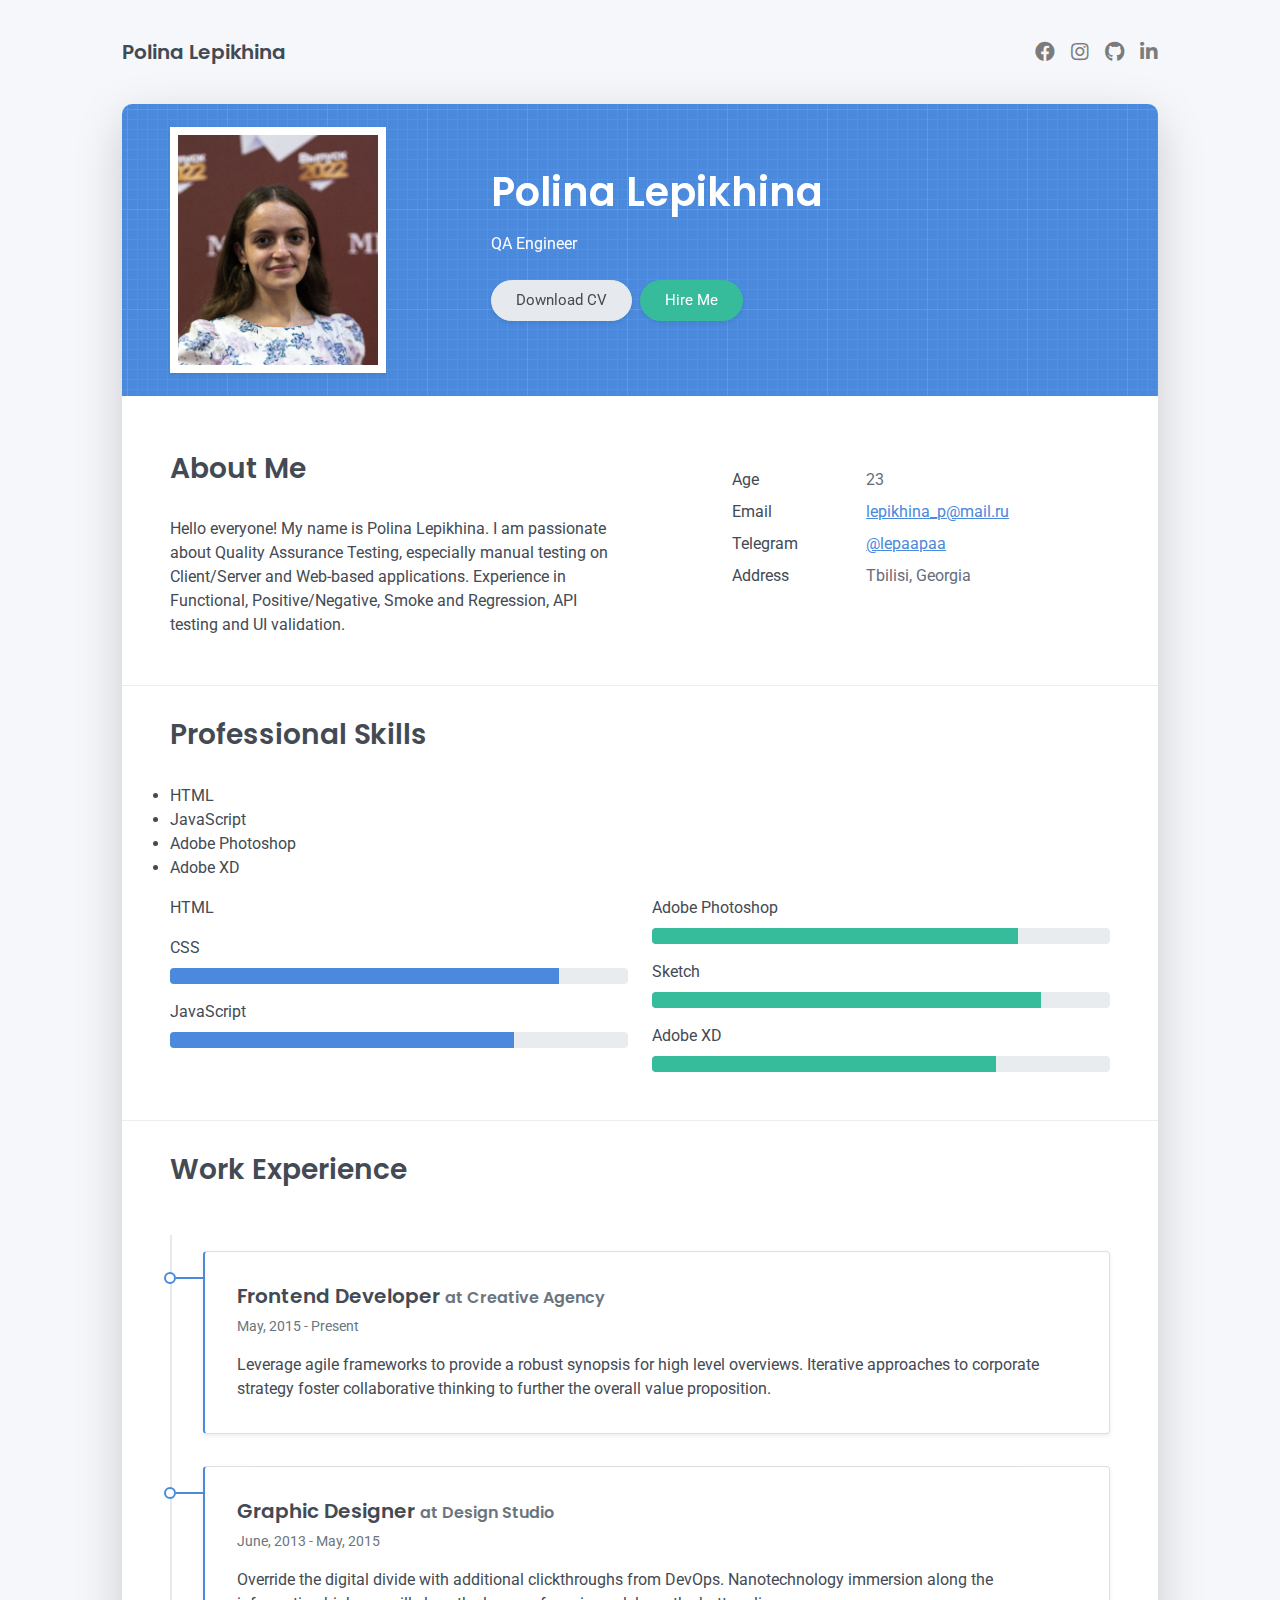
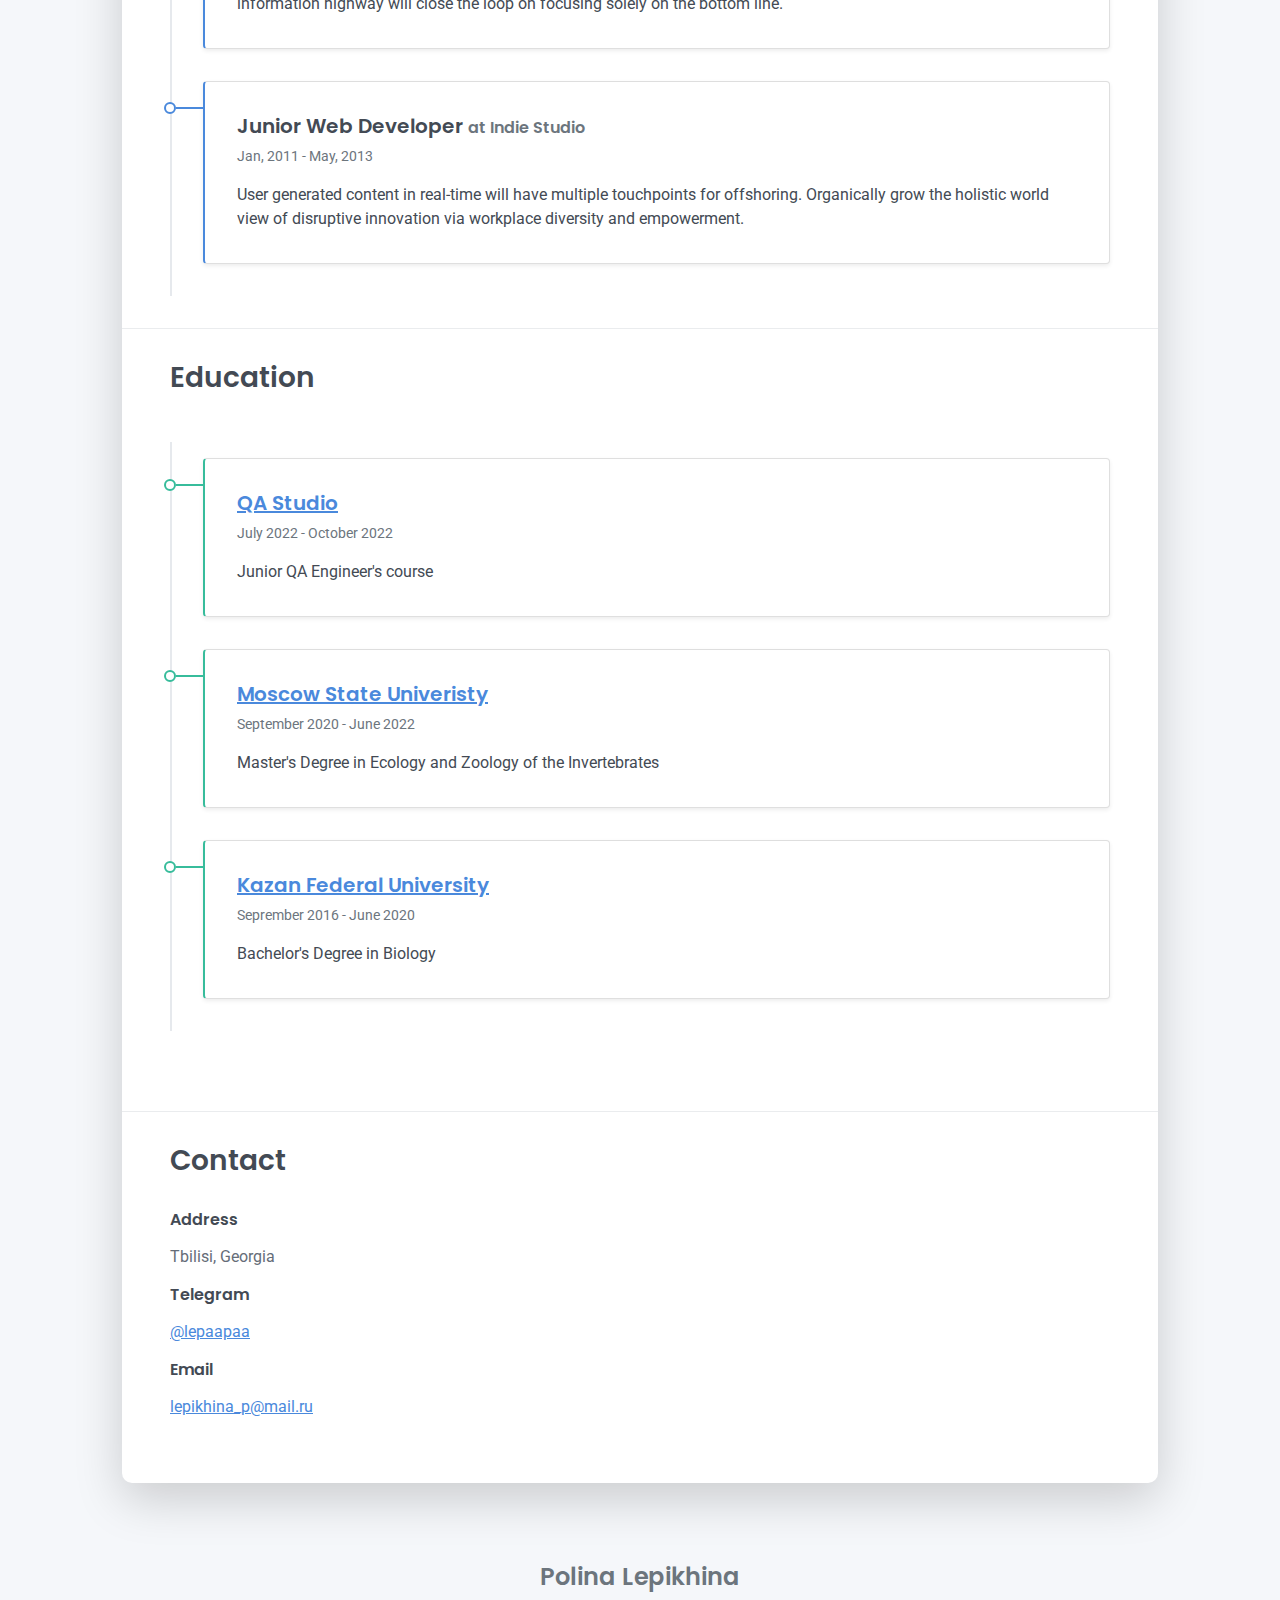
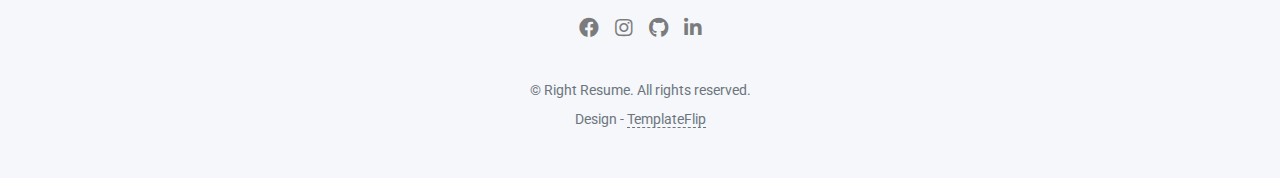
==== index.html @ 3223dd5d "initial commit" ====
<!DOCTYPE html>
<html lang="en-US">
   <head>
      <meta charset="UTF-8">
      <meta http-equiv="X-UA-Compatible" content="IE=edge">
      <meta name="viewport" content="width=device-width, initial-scale=1">
      <title>Right Resume</title>
      <link rel="preconnect" href="https://fonts.gstatic.com" crossorigin="crossorigin"/>
      <link rel="preload" as="style" href="https://fonts.googleapis.com/css2?family=Poppins:wght@600&amp;family=Roboto:wght@300;400;500;700&amp;display=swap"/>
      <link rel="stylesheet" href="https://fonts.googleapis.com/css2?family=Poppins:wght@600&amp;family=Roboto:wght@300;400;500;700&amp;display=swap" media="print" onload="this.media='all'"/>
      <noscript>
         <link rel="stylesheet" href="https://fonts.googleapis.com/css2?family=Poppins:wght@600&amp;family=Roboto:wght@300;400;500;700&amp;display=swap"/>
      </noscript>
      <link href="css/font-awesome/css/all.min.css?ver=1.2.0" rel="stylesheet">
      <link href="css/bootstrap.min.css?ver=1.2.0" rel="stylesheet">
      <link href="css/aos.css?ver=1.2.0" rel="stylesheet">
      <link href="css/main.css?ver=1.2.0" rel="stylesheet">
      <noscript>
         <style type="text/css">
            [data-aos] {
            opacity: 1 !important;
            transform: translate(0) scale(1) !important;
            }
         </style>
      </noscript>
   </head>
   <body id="top">
      <header class="d-print-none">
         <div class="container text-center text-lg-left">
            <div class="py-3 clearfix">
               <h1 class="site-title mb-0">Polina Lepikhina</h1>
               <div class="site-nav">
                  <nav role="navigation">
                     <ul class="nav justify-content-center">
                        <li class="nav-item"><a class="nav-link" href="https://www.facebook.com/lepaapaa/" title="Facebook"><i class="fab fa-facebook"></i><span class="menu-title sr-only">Facebook</span></a>
                        </li>
                        <li class="nav-item"><a class="nav-link" href="https://www.instagram.com/lepaapaa" title="Instagram"><i class="fab fa-instagram"></i><span class="menu-title sr-only">Instagram</span></a>
                        </li>
                        <li class="nav-item"><a class="nav-link" href="https://github.com/PolinaLepikhina-QA" title="Github"><i class="fab fa-github"></i><span class="menu-title sr-only">Github</span></a>
                        </li>
                        <li class="nav-item"><a class="nav-link" href="https://www.linkedin.com/in/polina-lepikhina-48b99a234/" title="LinkedIn"><i class="fab fa-linkedin-in"></i><span class="menu-title sr-only">LinkedIn</span></a>
                        </li>
                     </ul>
                  </nav>
               </div>
            </div>
         </div>
      </header>
      <div class="page-content">
         <div class="container">
            <div class="cover shadow-lg bg-white">
               <div class="cover-bg p-3 p-lg-4 text-white">
                  <div class="row">
                     <div class="col-lg-4 col-md-5">
                        <div class="avatar hover-effect bg-white shadow-sm p-1"><img src="images\me.jpg" width="200"/></div>
                     </div>
                     <div class="col-lg-8 col-md-7 text-center text-md-start">
                        <h2 class="h1 mt-2" data-aos="fade-left" data-aos-delay="0">Polina Lepikhina</h2>
                        <p data-aos="fade-left" data-aos-delay="100">QA Engineer</p>
                        <div class="d-print-none" data-aos="fade-left" data-aos-delay="200"><a class="btn btn-light text-dark shadow-sm mt-1 me-1" href="right-resume.pdf" target="_blank">Download CV</a><a class="btn btn-success shadow-sm mt-1" href="#contact">Hire Me</a></div>
                     </div>
                  </div>
               </div>
               <div class="about-section pt-4 px-3 px-lg-4 mt-1">
                  <div class="row">
                     <div class="col-md-6">
                        <h2 class="h3 mb-3">About Me</h2>
                        <p>Hello everyone! My name is Polina Lepikhina. I am passionate about Quality Assurance Testing, especially manual testing on Client/Server and Web-based applications. Experience in Functional, Positive/Negative, Smoke and Regression, API testing and UI validation. </p>
                     </div>
                     <div class="col-md-5 offset-md-1">
                        <div class="row mt-2">
                           <div class="col-sm-4">
                              <div class="pb-1">Age</div>
                           </div>
                           <div class="col-sm-8">
                              <div class="pb-1 text-secondary">23</div>
                           </div>
                           <div class="col-sm-4">
                              <div class="pb-1">Email</div>
                           </div>
                           <div class="col-sm-8">
                              <div class="pb-1 text-secondary"><a href="mailto: lepikhina_p@mail.ru">lepikhina_p@mail.ru</a></div>
                           </div>
                           <div class="col-sm-4">
                              <div class="pb-1">Telegram</div>
                           </div>
                           <div class="col-sm-8">
                              <div class="pb-1 text-secondary"><a href="http://t.me/lepaapaa">@lepaapaa</a></div>
                           </div>
                           <div class="col-sm-4">
                              <div class="pb-1">Address</div>
                           </div>
                           <div class="col-sm-8">
                              <div class="pb-1 text-secondary">Tbilisi, Georgia</div>
                           </div>
                        </div>
                     </div>
                  </div>
               </div>
               <hr class="d-print-none"/>
               <div class="skills-section px-3 px-lg-4">
                  <h2 class="h3 mb-3">Professional Skills</h2>
                  <div class="row">
                    <ul>
                      <li>HTML</li>
                      <li>JavaScript</li>
                      <li>Adobe Photoshop</li>
                      <li>Adobe XD</li>
                    </ul>
                     <div class="col-md-6">
                        <div class="mb-2">
                           <span>HTML</span>
                        </div>
                        <div class="mb-2">
                           <span>CSS</span>
                           <div class="progress my-1">
                              <div class="progress-bar bg-primary" role="progressbar" data-aos="zoom-in-right" data-aos-delay="200" data-aos-anchor=".skills-section" style="width: 85%" aria-valuenow="85" aria-valuemin="0" aria-valuemax="100"></div>
                           </div>
                        </div>
                        <div class="mb-2">
                           <span>JavaScript</span>
                           <div class="progress my-1">
                              <div class="progress-bar bg-primary" role="progressbar" data-aos="zoom-in-right" data-aos-delay="300" data-aos-anchor=".skills-section" style="width: 75%" aria-valuenow="75" aria-valuemin="0" aria-valuemax="100"></div>
                           </div>
                        </div>
                     </div>
                     <div class="col-md-6">
                        <div class="mb-2">
                           <span>Adobe Photoshop</span>
                           <div class="progress my-1">
                              <div class="progress-bar bg-success" role="progressbar" data-aos="zoom-in-right" data-aos-delay="400" data-aos-anchor=".skills-section" style="width: 80%" aria-valuenow="90" aria-valuemin="0" aria-valuemax="100"></div>
                           </div>
                        </div>
                        <div class="mb-2">
                           <span>Sketch</span>
                           <div class="progress my-1">
                              <div class="progress-bar bg-success" role="progressbar" data-aos="zoom-in-right" data-aos-delay="500" data-aos-anchor=".skills-section" style="width: 85%" aria-valuenow="85" aria-valuemin="0" aria-valuemax="100"></div>
                           </div>
                        </div>
                        <div class="mb-2">
                           <span>Adobe XD</span>
                           <div class="progress my-1">
                              <div class="progress-bar bg-success" role="progressbar" data-aos="zoom-in-right" data-aos-delay="600" data-aos-anchor=".skills-section" style="width: 75%" aria-valuenow="75" aria-valuemin="0" aria-valuemax="100"></div>
                           </div>
                        </div>
                     </div>
                  </div>
               </div>
               <hr class="d-print-none"/>
               <div class="work-experience-section px-3 px-lg-4">
                  <h2 class="h3 mb-4">Work Experience</h2>
                  <div class="timeline">
                     <div class="timeline-card timeline-card-primary card shadow-sm">
                        <div class="card-body">
                           <div class="h5 mb-1">Frontend Developer <span class="text-muted h6">at Creative Agency</span></div>
                           <div class="text-muted text-small mb-2">May, 2015 - Present</div>
                           <div>Leverage agile frameworks to provide a robust synopsis for high level overviews. Iterative approaches to corporate strategy foster collaborative thinking to further the overall value proposition.</div>
                        </div>
                     </div>
                     <div class="timeline-card timeline-card-primary card shadow-sm">
                        <div class="card-body">
                           <div class="h5 mb-1">Graphic Designer <span class="text-muted h6">at Design Studio</span></div>
                           <div class="text-muted text-small mb-2">June, 2013 - May, 2015</div>
                           <div>Override the digital divide with additional clickthroughs from DevOps. Nanotechnology immersion along the information highway will close the loop on focusing solely on the bottom line.</div>
                        </div>
                     </div>
                     <div class="timeline-card timeline-card-primary card shadow-sm">
                        <div class="card-body">
                           <div class="h5 mb-1">Junior Web Developer <span class="text-muted h6">at Indie Studio</span></div>
                           <div class="text-muted text-small mb-2">Jan, 2011 - May, 2013</div>
                           <div>User generated content in real-time will have multiple touchpoints for offshoring. Organically grow the holistic world view of disruptive innovation via workplace diversity and empowerment.</div>
                        </div>
                     </div>
                  </div>
               </div>
               <hr class="d-print-none"/>
               <div class="page-break"></div>
               <div class="education-section px-3 px-lg-4 pb-4">
                  <h2 class="h3 mb-4">Education</h2>
                  <div class="timeline">
                      <div class="timeline-card timeline-card-success card shadow-sm">
                        <div class="card-body">
                           <div class="h5 mb-1"><a href="https://qa.studio/"> QA Studio </a></div>
                           <div class="text-muted text-small mb-2">July 2022 - October 2022</div>
                           <div>Junior QA Engineer's course</div>
                        </div>
                     </div>
                     <div class="timeline-card timeline-card-success card shadow-sm">
                        <div class="card-body">
                           <div class="h5 mb-1"><a href="https://www.msu.ru/en/"> Moscow State Univeristy </a></div>
                           <div class="text-muted text-small mb-2">September 2020 - June 2022</div>
                           <div>Master's Degree in Ecology and Zoology of the Invertebrates</div>
                        </div>
                     </div>
                     <div class="timeline-card timeline-card-success card shadow-sm">
                        <div class="card-body">
                           <div class="h5 mb-1"><a href="https://eng.kpfu.ru/"> Kazan Federal University </a></div>
                           <div class="text-muted text-small mb-2">Seprember 2016 - June 2020</div>
                           <div>Bachelor's Degree in Biology</div>
                        </div>
                     </div>
                  </div>
               </div>
               <hr class="d-print-none"/>
               <div class="contant-section px-3 px-lg-4 pb-4" id="contact">
                  <h2 class="h3 text mb-3">Contact</h2>
                  <!-- <div class="row">
                     <div class="col-md-7 d-print-none">
                        <div class="my-2">
                           <form action="https://formspree.io/your@email.com"
                              method="POST">
                              <div class="row">
                                 <div class="col-6">
                                    <input class="form-control" type="text" id="name" name="name" placeholder="Your Name" required>
                                 </div>
                                 <div class="col-6">
                                    <input class="form-control" type="email" id="email" name="_replyto" placeholder="Your E-mail" required>
                                 </div>
                              </div>
                              <div class="form-group my-2">
                                 <textarea class="form-control" style="resize: none;" id="message" name="message" rows="4"  placeholder="Your Message" required></textarea>
                              </div>
                              <button class="btn btn-primary mt-2" type="submit">Send</button>
                           </form>
                        </div>
                     </div> -->
                     <div class="col">
                        <div class="mt-2">
                           <h3 class="h6">Address</h3>
                           <div class="pb-2 text-secondary">Tbilisi, Georgia</div>
                           <h3 class="h6">Telegram</h3>
                           <div class="pb-2 text-secondary"><a href="http://t.me/lepaapaa">@lepaapaa</a></div>
                           <h3 class="h6">Email</h3>
                           <div class="pb-2 text-secondary"><a href="mailto: lepikhina_p@mail.ru">lepikhina_p@mail.ru</a></div>
                        </div>
                     </div>
                     <div class="col d-none d-print-block">
                        <div class="mt-2">
                           <div>
                           </div>
                           <div class="mb-2">
                              <div class="text-dark"><i class="fab fa-facebook mr-1"></i><span>https://www.facebook.com/lepaapaa</span>
                              </div>
                           </div>
                           <div class="mb-2">
                              <div class="text-dark"><i class="fab fa-instagram mr-1"></i><span>https://www.instagram.com/lepaapaa/</span>
                              </div>
                           </div>
                           <div class="mb-2">
                              <div class="text-dark"><i class="fab fa-github mr-1"></i><span>https://github.com/PolinaLepikhina-QA</span>
                              </div>                            
                           </div>                                                   
                        </div>
                     </div>
                  </div>
               </div>
            </div>
         </div>
      </div>
      </div>
      <footer class="pt-4 pb-4 text-muted text-center d-print-none">
         <div class="container">
            <div class="my-3">
               <div class="h4">Polina Lepikhina</div>
               <div class="footer-nav">
                  <nav role="navigation">
                     <ul class="nav justify-content-center">
                        <li class="nav-item"><a class="nav-link" href="https://www.facebook.com/templateflip" title="Facebook"><i class="fab fa-facebook"></i><span class="menu-title sr-only">Facebook</span></a>
                        </li>
                        <li class="nav-item"><a class="nav-link" href="https://www.instagram.com/templateflip" title="Instagram"><i class="fab fa-instagram"></i><span class="menu-title sr-only">Instagram</span></a>
                        </li>
                        <li class="nav-item"><a class="nav-link" href="https://github.com/templateflip" title="Github"><i class="fab fa-github"></i><span class="menu-title sr-only">Github</span></a>
                        </li>
                        <li class="nav-item"><a class="nav-link" href="https://www.linkedin.com/in/polina-lepikhina-48b99a234/" title="LinkedIn"><i class="fab fa-linkedin-in"></i><span class="menu-title sr-only">LinkedIn</span></a>
                        </li>
                     </ul>
                  </nav>
               </div>
            </div>
            <div class="text-small">
               <div class="mb-1">&copy; Right Resume. All rights reserved.</div>
               <div>Design - <a href="https://templateflip.com/" target="_blank">TemplateFlip</a></div>
            </div>
         </div>
      </footer>
      <script src="scripts/bootstrap.bundle.min.js?ver=1.2.0"></script>
      <script src="scripts/aos.js?ver=1.2.0"></script>
      <script src="scripts/main.js?ver=1.2.0"></script>
   </body>
</html>
---- css/main.css ----
/* Buttons */
/* Inputs */
/* Timeline custom component */
.timeline {
  border-left: 2px solid #E6E9ED;
  padding: 1rem 0; }

.timeline-card {
  position: relative;
  margin-left: 31px;
  border-left: 2px solid;
  margin-bottom: 2rem; }

.timeline-card:last-child {
  margin-bottom: 1rem; }

.timeline-card:before {
  content: '';
  display: inline-block;
  position: absolute;
  background-color: #fff;
  border-radius: 10px;
  width: 12px;
  height: 12px;
  top: 20px;
  left: -41px;
  border: 2px solid;
  z-index: 2; }

.timeline-card:after {
  content: '';
  display: inline-block;
  position: absolute;
  background-color: currentColor;
  width: 29px;
  height: 2px;
  top: 25px;
  left: -29px;
  z-index: 1; }

.timeline-card-primary {
  border-left-color: #4A89DC; }

.timeline-card-primary:before {
  border-color: #4A89DC; }

.timeline-card-primary:after {
  background-color: #4A89DC; }

.timeline-card-success {
  border-left-color: #37BC9B; }

.timeline-card-success:before {
  border-color: #37BC9B; }

.timeline-card-success:after {
  background-color: #37BC9B; }

html {
  scroll-behavior: smooth; }

.site-title {
  font-size: 1.25rem;
  line-height: 2.5rem; }

.nav-link {
  padding: 0;
  font-size: 1.25rem;
  line-height: 2.5rem;
  color: rgba(0, 0, 0, 0.5); }

.nav-link:hover,
.nav-link:focus,
.active .nav-link {
  color: rgba(0, 0, 0, 0.8); }

.nav-item + .nav-item {
  margin-left: 1rem; }

.cover {
  border-radius: 10px; }

.cover-bg {
  background-color: #4A89DC; 
  background-image: url("data:image/svg+xml,%3Csvg xmlns='http://www.w3.org/2000/svg' width='100' height='100' viewBox='0 0 100 100'%3E%3Cg fill-rule='evenodd'%3E%3Cg fill='%23ffffff' fill-opacity='0.12'%3E%3Cpath opacity='.5' d='M96 [base64] 0v-9h-9v9h9zm-10 0v-9h-9v9h9zm-10 0v-9h-9v9h9zm-10 0v-9h-9v9h9zm-10 0v-9h-9v9h9zm-10 0v-9h-9v9h9zm-10 0v-9h-9v9h9zm-10 0v-9h-9v9h9zm-9-10h9v-9h-9v9zm10 0h9v-9h-9v9zm10 0h9v-9h-9v9zm10 0h9v-9h-9v9zm10 0h9v-9h-9v9zm10 0h9v-9h-9v9zm10 0h9v-9h-9v9zm10 0h9v-9h-9v9zm9-10v-9h-9v9h9zm-10 0v-9h-9v9h9zm-10 0v-9h-9v9h9zm-10 0v-9h-9v9h9zm-10 0v-9h-9v9h9zm-10 0v-9h-9v9h9zm-10 0v-9h-9v9h9zm-10 0v-9h-9v9h9zm-9-10h9v-9h-9v9zm10 0h9v-9h-9v9zm10 0h9v-9h-9v9zm10 0h9v-9h-9v9zm10 0h9v-9h-9v9zm10 0h9v-9h-9v9zm10 0h9v-9h-9v9zm10 0h9v-9h-9v9zm9-10v-9h-9v9h9zm-10 0v-9h-9v9h9zm-10 0v-9h-9v9h9zm-10 0v-9h-9v9h9zm-10 0v-9h-9v9h9zm-10 0v-9h-9v9h9zm-10 0v-9h-9v9h9zm-10 0v-9h-9v9h9zm-9-10h9v-9h-9v9zm10 0h9v-9h-9v9zm10 0h9v-9h-9v9zm10 0h9v-9h-9v9zm10 0h9v-9h-9v9zm10 0h9v-9h-9v9zm10 0h9v-9h-9v9zm10 0h9v-9h-9v9zm9-10v-9h-9v9h9zm-10 0v-9h-9v9h9zm-10 0v-9h-9v9h9zm-10 0v-9h-9v9h9zm-10 0v-9h-9v9h9zm-10 0v-9h-9v9h9zm-10 0v-9h-9v9h9zm-10 0v-9h-9v9h9zm-9-10h9v-9h-9v9zm10 0h9v-9h-9v9zm10 0h9v-9h-9v9zm10 0h9v-9h-9v9zm10 0h9v-9h-9v9zm10 0h9v-9h-9v9zm10 0h9v-9h-9v9zm10 0h9v-9h-9v9z'/%3E%3Cpath d='M6 5V0H5v5H0v1h5v94h1V6h94V5H6z'/%3E%3C/g%3E%3C/g%3E%3C/svg%3E");
  border-radius: 10px 10px 0 0; }

.avatar {
  max-width: 216px;
  max-height: 256px;
  margin-top: -25px;
  text-align: center;
  margin-left: auto;
  margin-right: auto; }

footer a:not(.nav-link) {
  color: inherit;
  border-bottom: 1px dashed;
  text-decoration: none;
  cursor: pointer; }

@media (min-width: 48em) {
  .site-title {
    float: left; }
  .site-nav {
    float: right; }
  .avatar {
    margin-bottom: -25px;
    margin-left: 0; } }

@media print {
  body {
    background-color: #fff; }
  .container {
    width: auto;
    max-width: 100%;
    padding: 0; }
  .cover, .cover-bg {
    border-radius: 0; }
  .cover.shadow-lg {
    box-shadow: none !important; }
  .cover-bg {
    padding: 5rem !important;
    padding-bottom: 10px !important; }
  .avatar {
    margin-top: -10px; }
  .about-section {
    padding: 6.5rem 5rem 2rem !important; }
  .skills-section,
  .work-experience-section,
  .education-section,
  .contant-section {
    padding: 1.5rem 5rem 2rem !important; }
  .page-break {
    padding-top: 5rem;
    page-break-before: always; } }
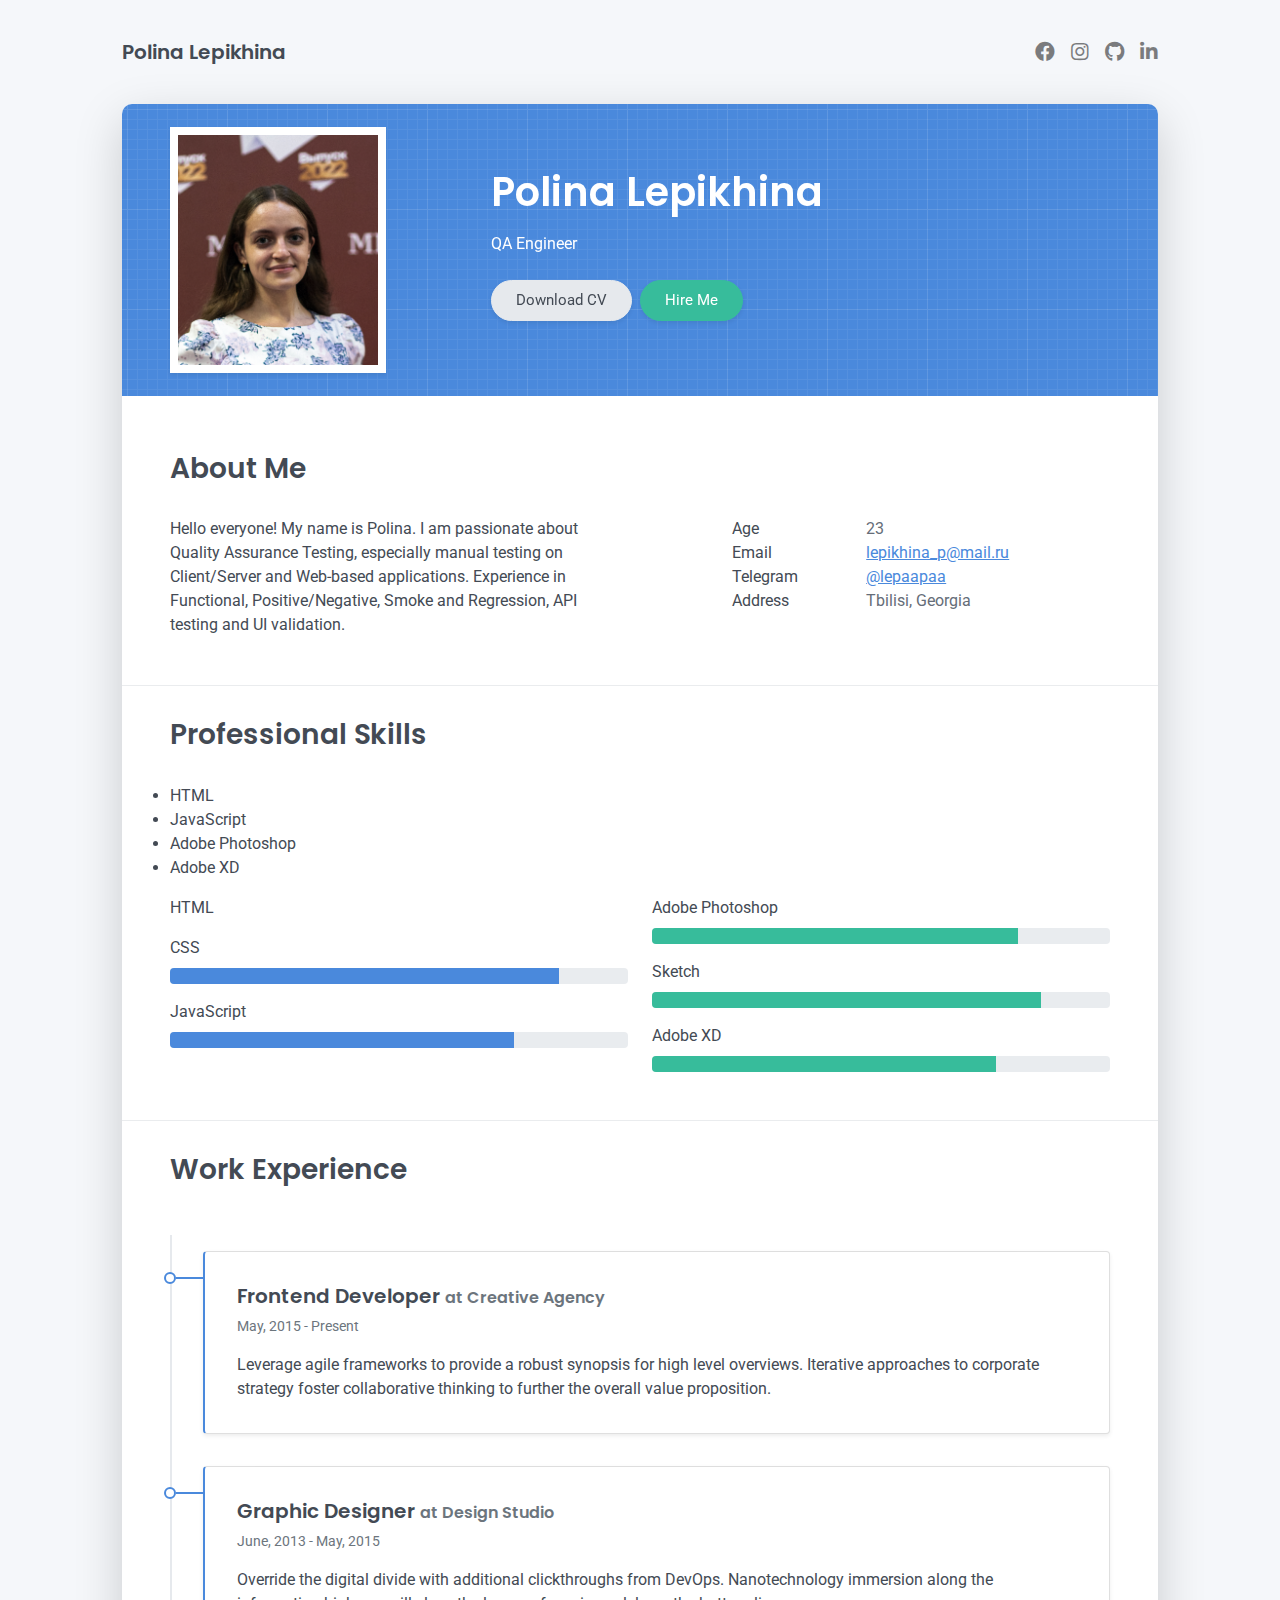
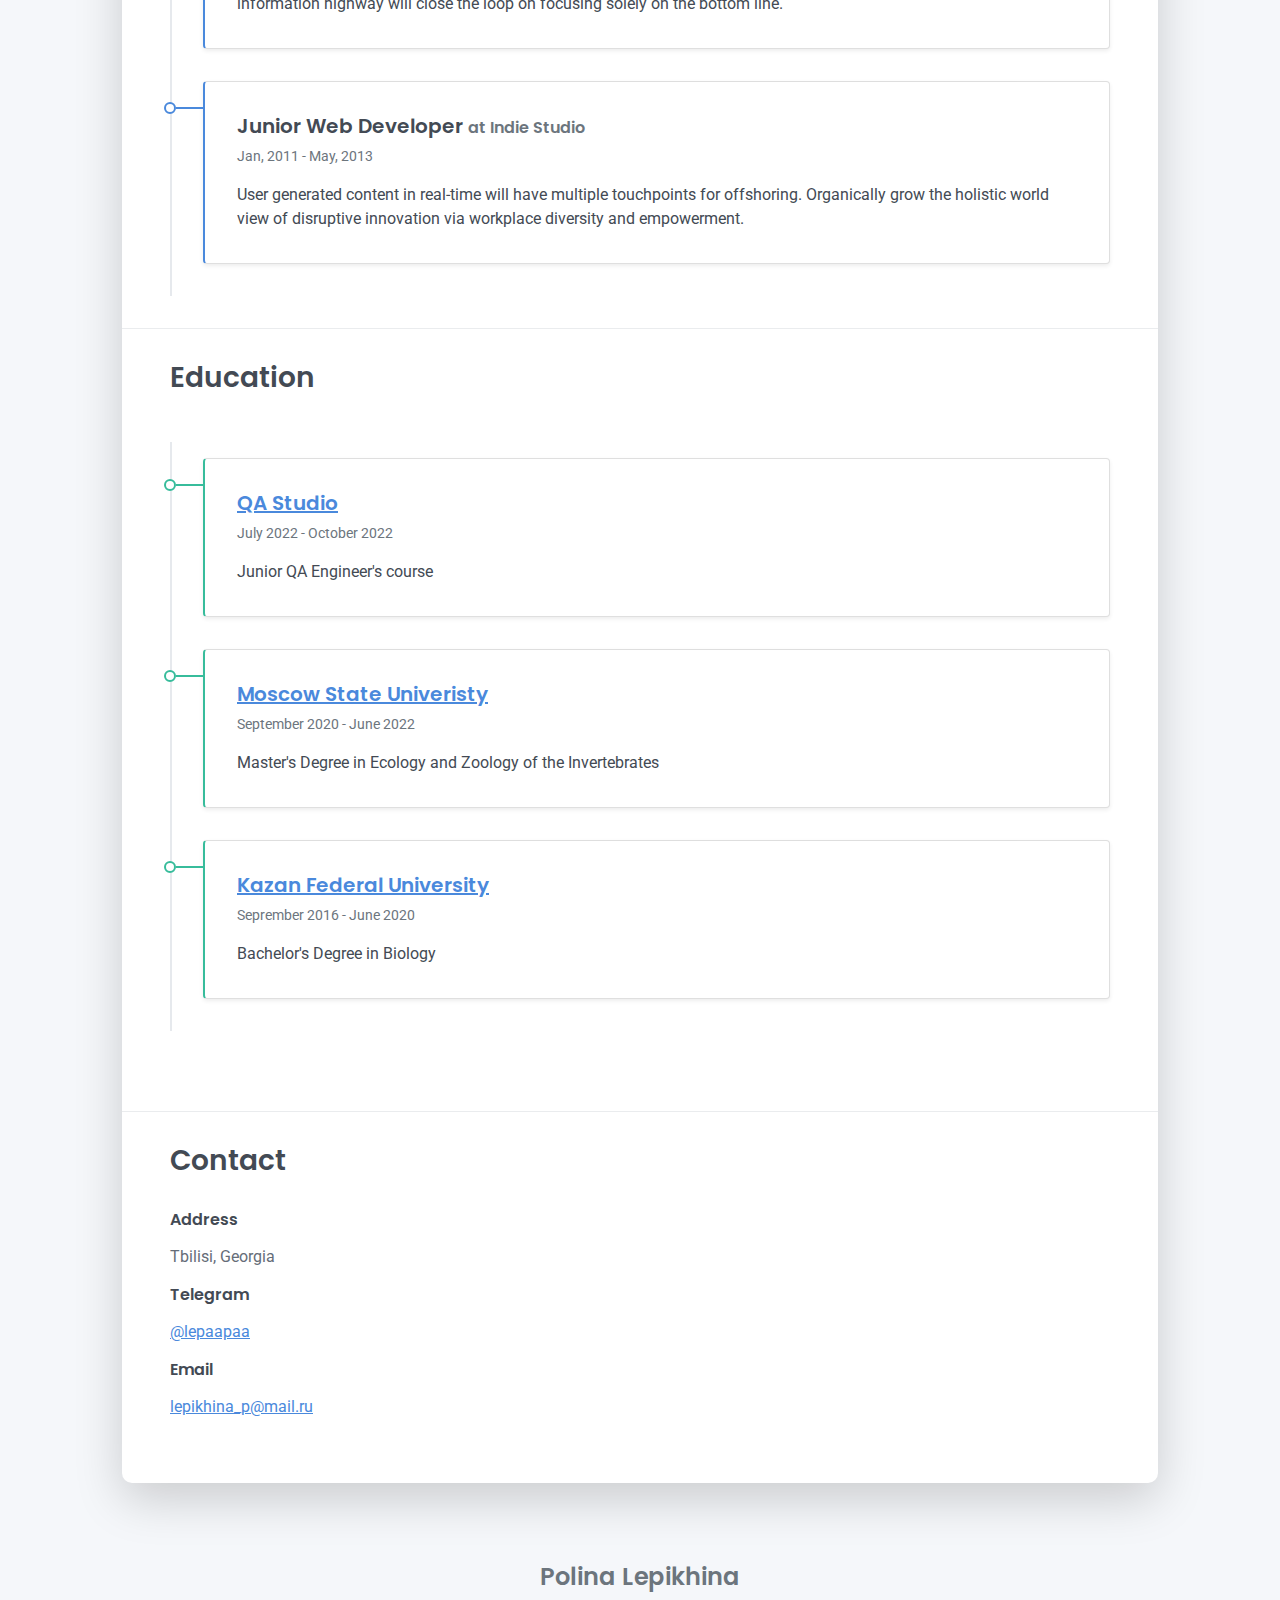
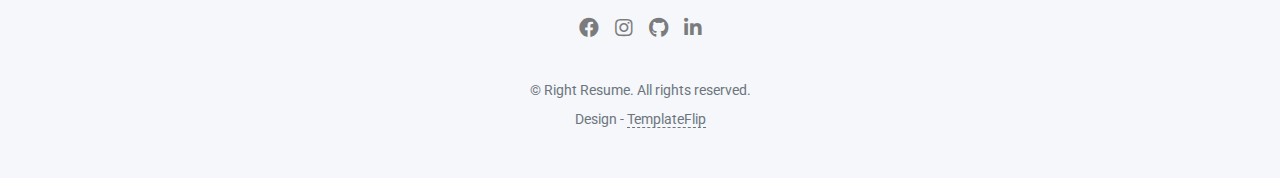
==== commit e0d9e297: "Block ABOUT was changed" ====
--- a/index.html
+++ b/index.html
@@ -62,36 +62,42 @@
                   </div>
                </div>
                <div class="about-section pt-4 px-3 px-lg-4 mt-1">
+                  <h2 class="h3 mb-3">About Me</h2>
                   <div class="row">
                      <div class="col-md-6">
-                        <h2 class="h3 mb-3">About Me</h2>
-                        <p>Hello everyone! My name is Polina Lepikhina. I am passionate about Quality Assurance Testing, especially manual testing on Client/Server and Web-based applications. Experience in Functional, Positive/Negative, Smoke and Regression, API testing and UI validation. </p>
+                        <p>Hello everyone! My name is Polina. I am passionate about Quality Assurance Testing, especially manual testing on Client/Server and Web-based applications. Experience in Functional, Positive/Negative, Smoke and Regression, API testing and UI validation. </p>
                      </div>
                      <div class="col-md-5 offset-md-1">
-                        <div class="row mt-2">
-                           <div class="col-sm-4">
-                              <div class="pb-1">Age</div>
-                           </div>
-                           <div class="col-sm-8">
-                              <div class="pb-1 text-secondary">23</div>
-                           </div>
-                           <div class="col-sm-4">
-                              <div class="pb-1">Email</div>
-                           </div>
-                           <div class="col-sm-8">
-                              <div class="pb-1 text-secondary"><a href="mailto: lepikhina_p@mail.ru">lepikhina_p@mail.ru</a></div>
-                           </div>
-                           <div class="col-sm-4">
-                              <div class="pb-1">Telegram</div>
-                           </div>
-                           <div class="col-sm-8">
-                              <div class="pb-1 text-secondary"><a href="http://t.me/lepaapaa">@lepaapaa</a></div>
-                           </div>
-                           <div class="col-sm-4">
-                              <div class="pb-1">Address</div>
-                           </div>
-                           <div class="col-sm-8">
-                              <div class="pb-1 text-secondary">Tbilisi, Georgia</div>
+                        <div class="row">
+                           <div class="col-sm-4">
+                              <div>Age</div>
+                           </div>
+                           <div class="col-sm-8">
+                              <div class="text-secondary">23</div>
+                           </div>
+                        </div>
+                        <div class="row">
+                           <div class="col-sm-4">
+                              <div>Email</div>
+                           </div>
+                           <div class="col-sm-8">
+                              <div class="text-secondary"><a href="mailto: lepikhina_p@mail.ru">lepikhina_p@mail.ru</a></div>
+                           </div>
+                        </div>
+                        <div class="row">
+                           <div class="col-sm-4">
+                              <div>Telegram</div>
+                           </div>
+                           <div class="col-sm-8">
+                              <div class="text-secondary"><a href="http://t.me/lepaapaa">@lepaapaa</a></div>
+                           </div>
+                           <div class="row">
+                           </div>
+                           <div class="col-sm-4">
+                              <div>Address</div>
+                           </div>
+                           <div class="col-sm-8">
+                              <div class="text-secondary">Tbilisi, Georgia</div>
                            </div>
                         </div>
                      </div>
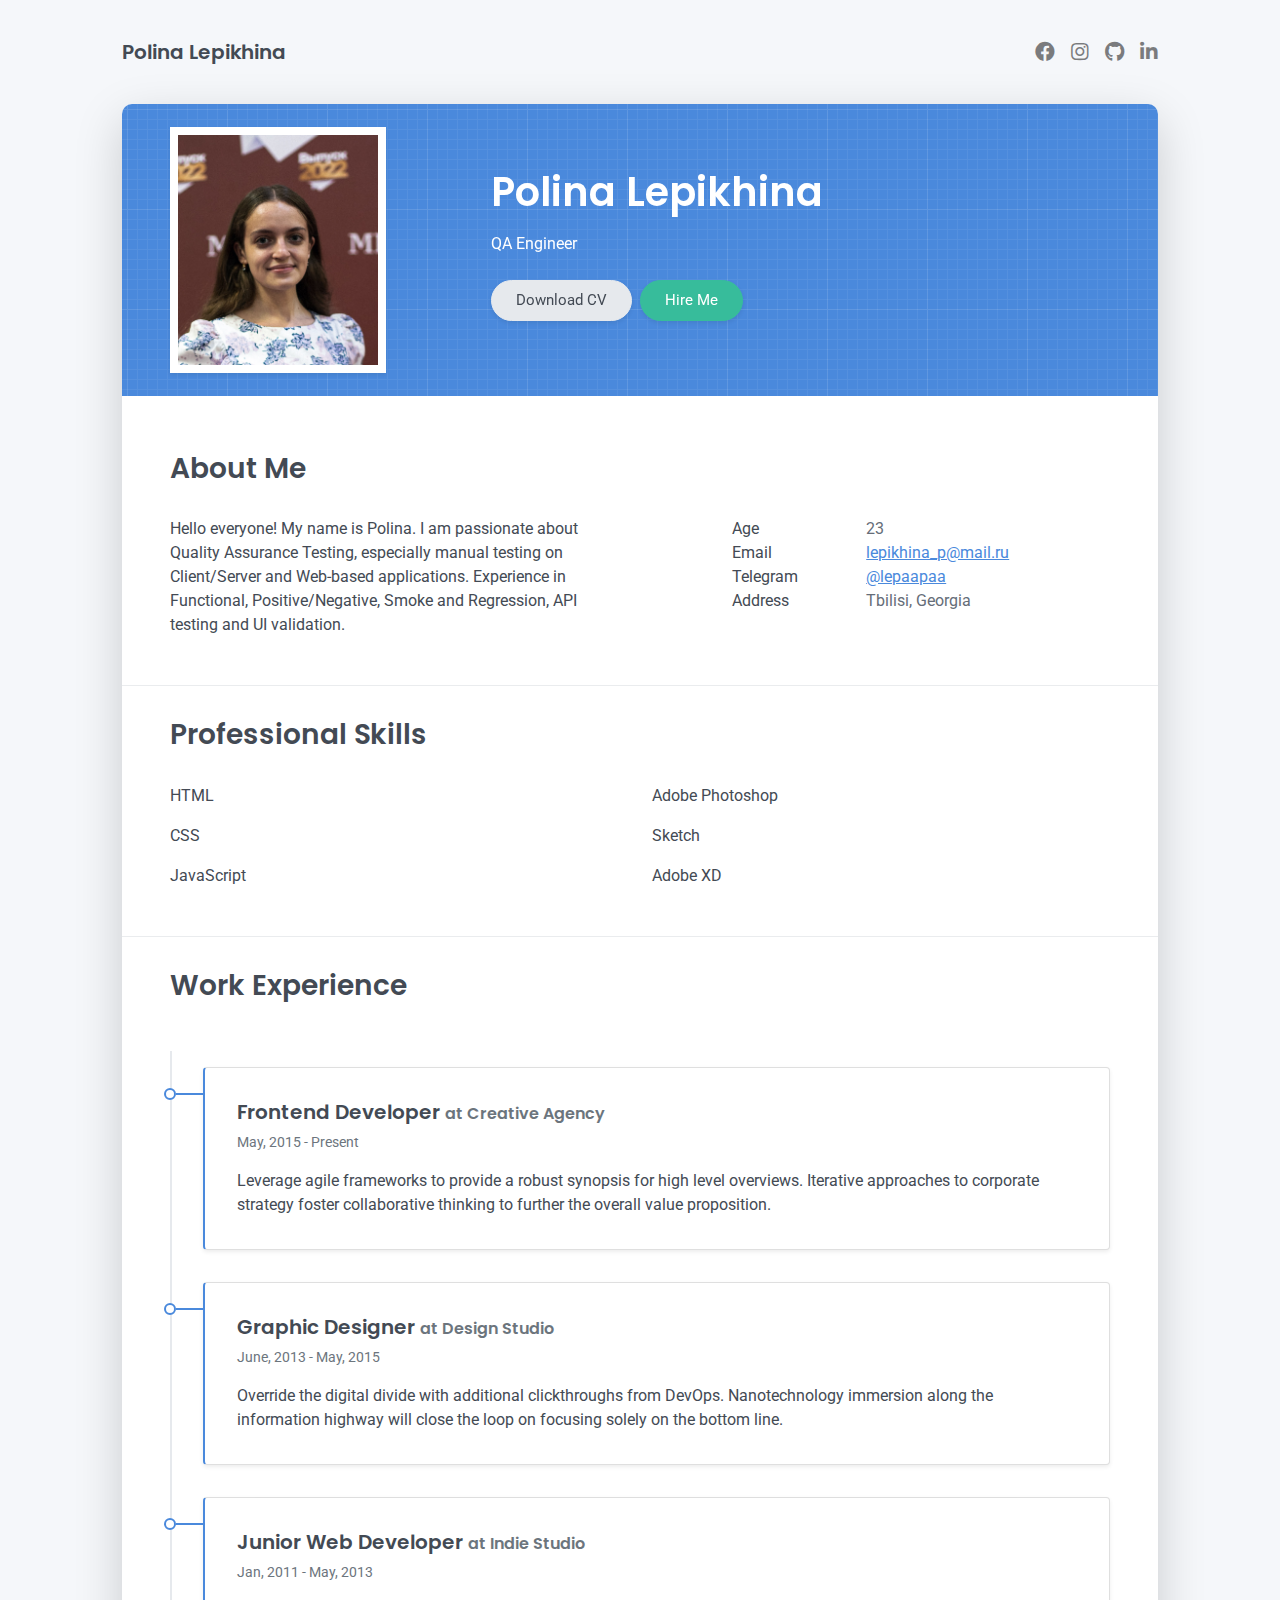
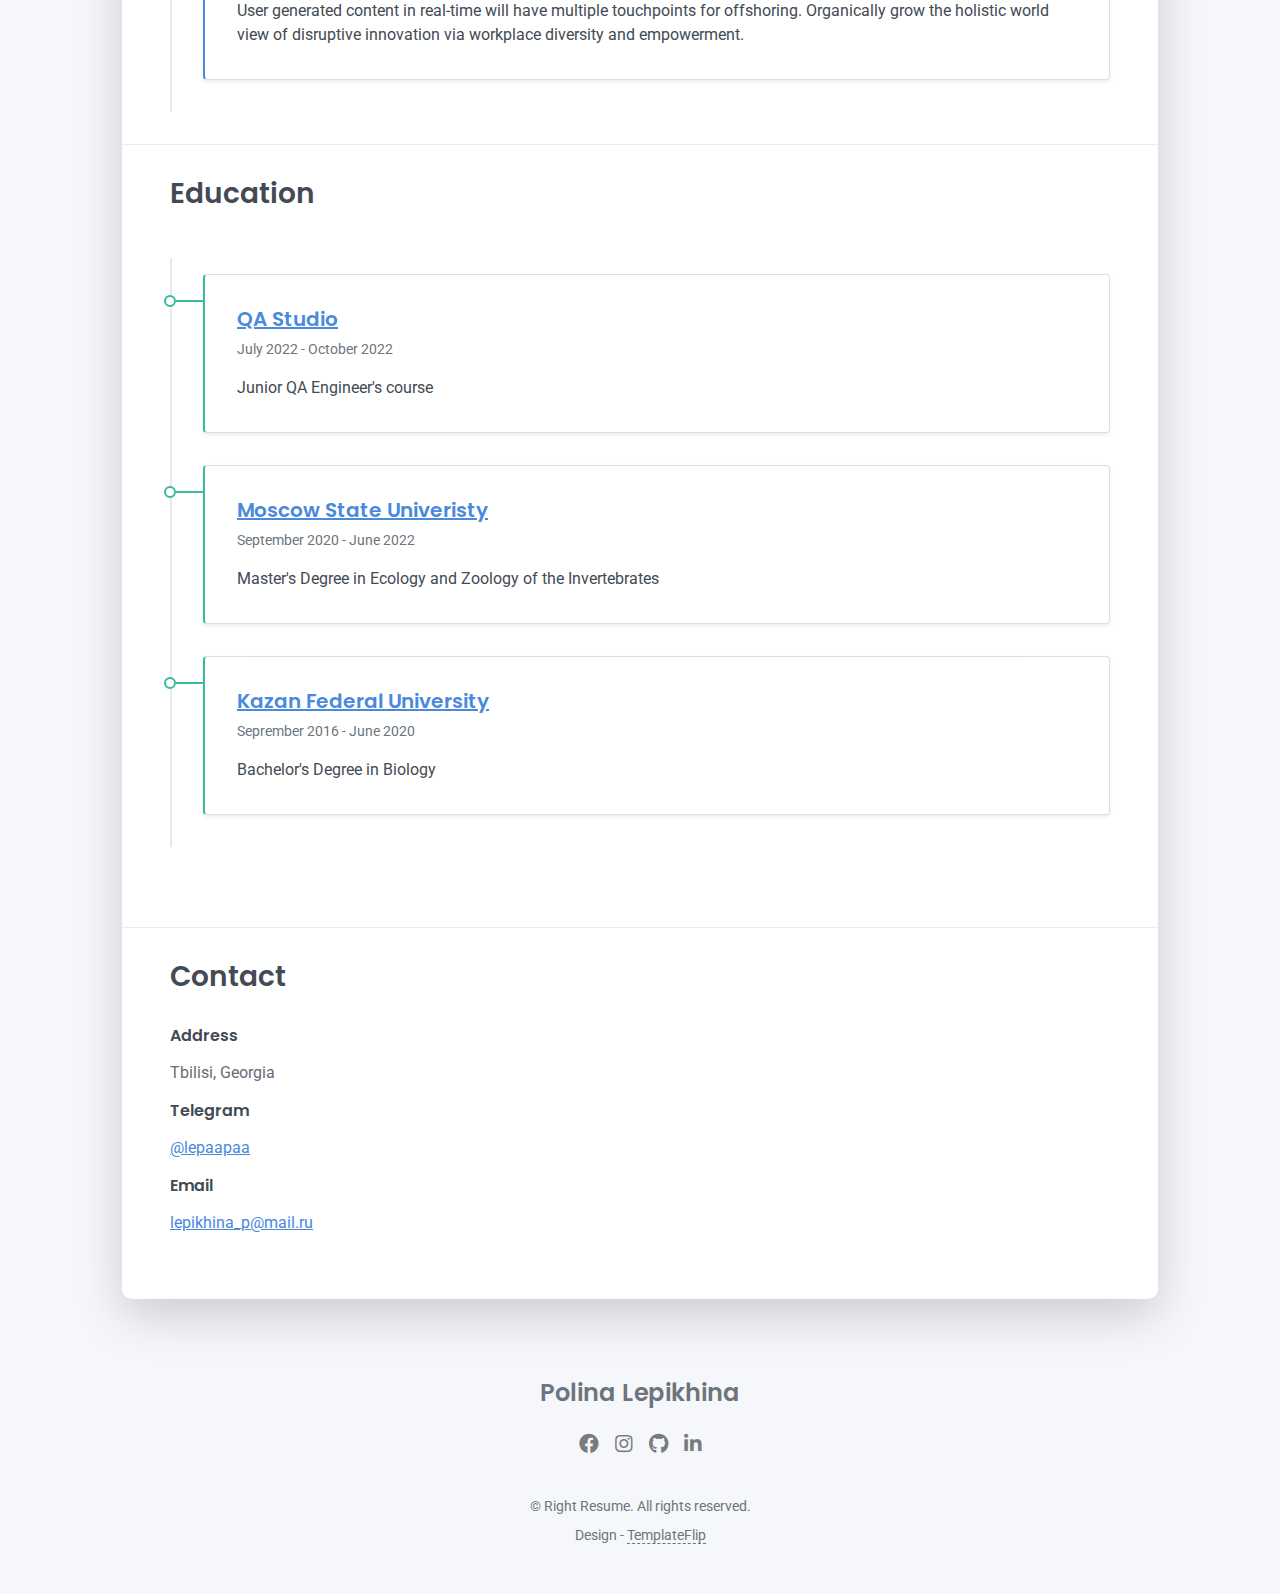
==== commit 934dc15e: "Copress image + add seabattle page" ====
--- a/index.html
+++ b/index.html
@@ -4,7 +4,7 @@
       <meta charset="UTF-8">
       <meta http-equiv="X-UA-Compatible" content="IE=edge">
       <meta name="viewport" content="width=device-width, initial-scale=1">
-      <title>Right Resume</title>
+      <title>Resume</title>
       <link rel="preconnect" href="https://fonts.gstatic.com" crossorigin="crossorigin"/>
       <link rel="preload" as="style" href="https://fonts.googleapis.com/css2?family=Poppins:wght@600&amp;family=Roboto:wght@300;400;500;700&amp;display=swap"/>
       <link rel="stylesheet" href="https://fonts.googleapis.com/css2?family=Poppins:wght@600&amp;family=Roboto:wght@300;400;500;700&amp;display=swap" media="print" onload="this.media='all'"/>
@@ -107,47 +107,26 @@
                <div class="skills-section px-3 px-lg-4">
                   <h2 class="h3 mb-3">Professional Skills</h2>
                   <div class="row">
-                    <ul>
-                      <li>HTML</li>
-                      <li>JavaScript</li>
-                      <li>Adobe Photoshop</li>
-                      <li>Adobe XD</li>
-                    </ul>
                      <div class="col-md-6">
                         <div class="mb-2">
                            <span>HTML</span>
                         </div>
                         <div class="mb-2">
                            <span>CSS</span>
-                           <div class="progress my-1">
-                              <div class="progress-bar bg-primary" role="progressbar" data-aos="zoom-in-right" data-aos-delay="200" data-aos-anchor=".skills-section" style="width: 85%" aria-valuenow="85" aria-valuemin="0" aria-valuemax="100"></div>
-                           </div>
                         </div>
                         <div class="mb-2">
                            <span>JavaScript</span>
-                           <div class="progress my-1">
-                              <div class="progress-bar bg-primary" role="progressbar" data-aos="zoom-in-right" data-aos-delay="300" data-aos-anchor=".skills-section" style="width: 75%" aria-valuenow="75" aria-valuemin="0" aria-valuemax="100"></div>
-                           </div>
                         </div>
                      </div>
                      <div class="col-md-6">
                         <div class="mb-2">
                            <span>Adobe Photoshop</span>
-                           <div class="progress my-1">
-                              <div class="progress-bar bg-success" role="progressbar" data-aos="zoom-in-right" data-aos-delay="400" data-aos-anchor=".skills-section" style="width: 80%" aria-valuenow="90" aria-valuemin="0" aria-valuemax="100"></div>
-                           </div>
                         </div>
                         <div class="mb-2">
                            <span>Sketch</span>
-                           <div class="progress my-1">
-                              <div class="progress-bar bg-success" role="progressbar" data-aos="zoom-in-right" data-aos-delay="500" data-aos-anchor=".skills-section" style="width: 85%" aria-valuenow="85" aria-valuemin="0" aria-valuemax="100"></div>
-                           </div>
                         </div>
                         <div class="mb-2">
                            <span>Adobe XD</span>
-                           <div class="progress my-1">
-                              <div class="progress-bar bg-success" role="progressbar" data-aos="zoom-in-right" data-aos-delay="600" data-aos-anchor=".skills-section" style="width: 75%" aria-valuenow="75" aria-valuemin="0" aria-valuemax="100"></div>
-                           </div>
                         </div>
                      </div>
                   </div>
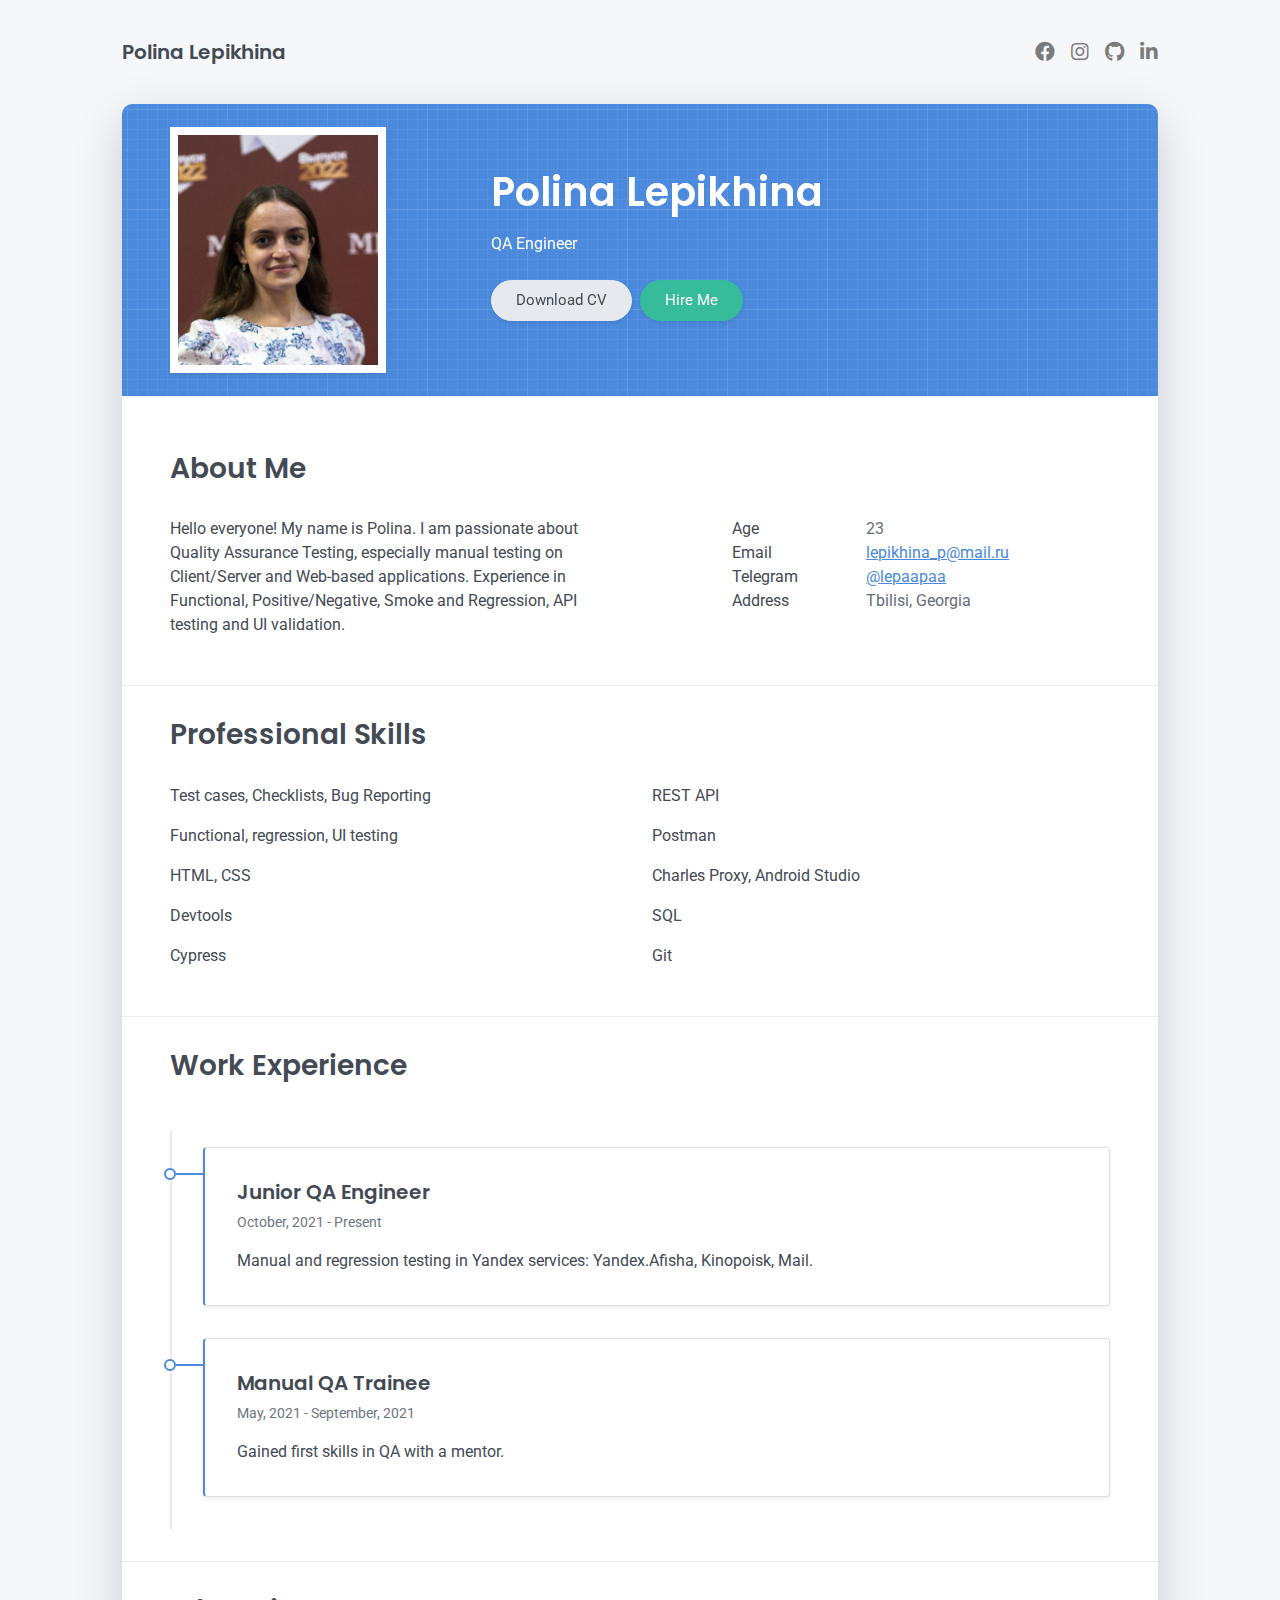
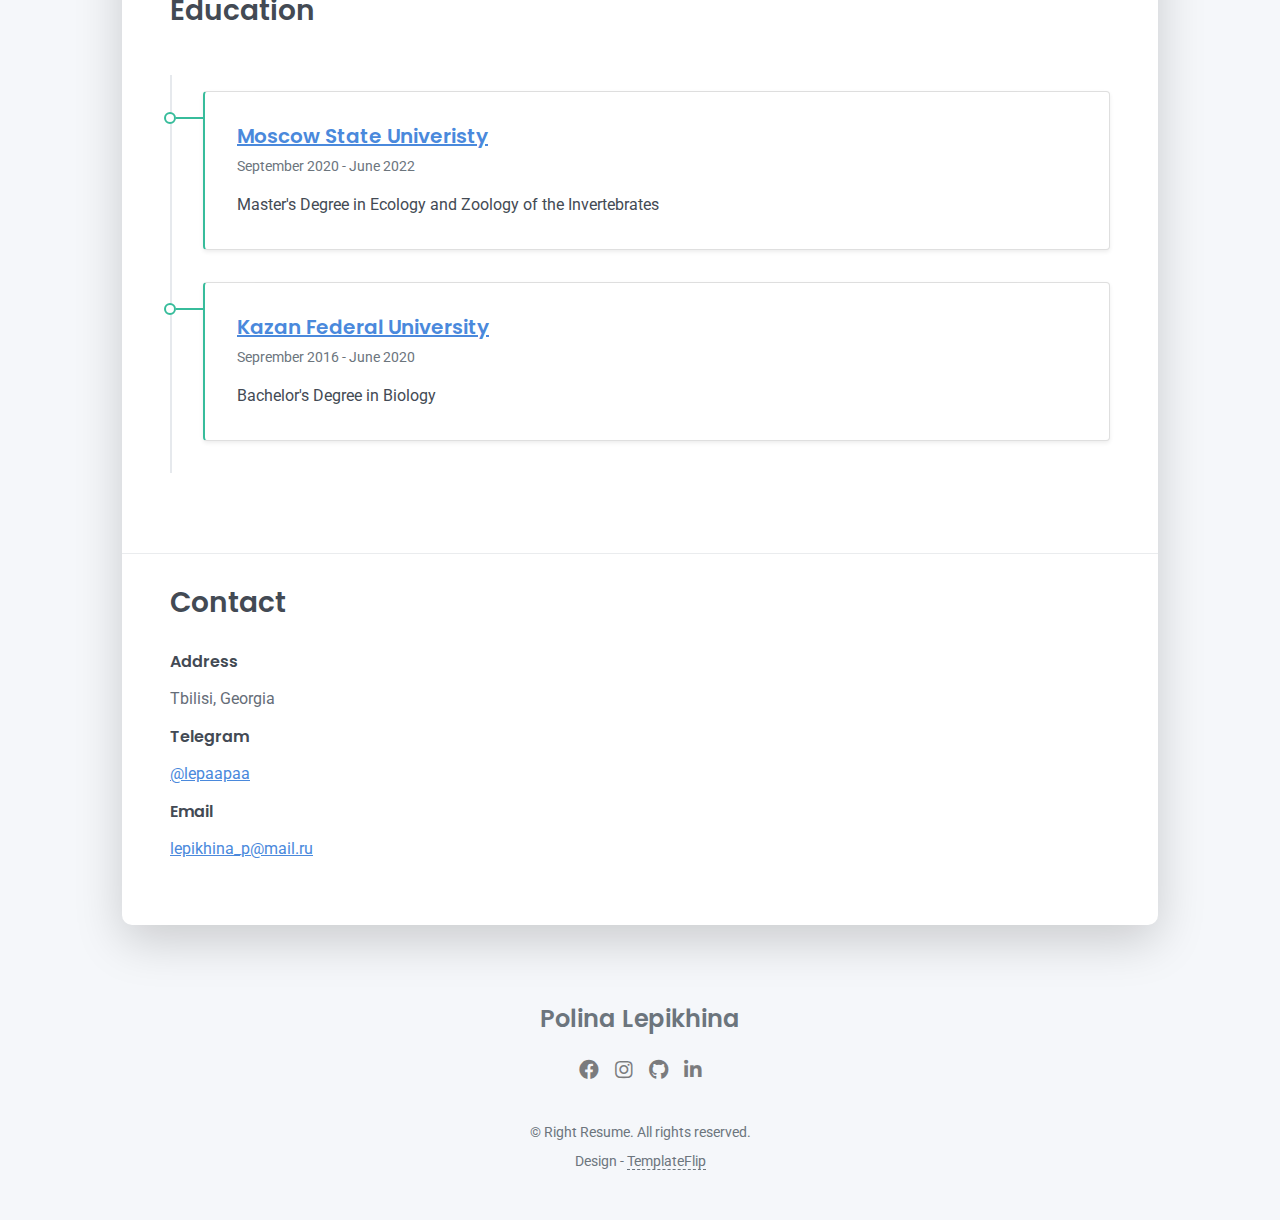
==== commit 6cd782da: "Update index.html" ====
--- a/index.html
+++ b/index.html
@@ -57,7 +57,7 @@
                      <div class="col-lg-8 col-md-7 text-center text-md-start">
                         <h2 class="h1 mt-2" data-aos="fade-left" data-aos-delay="0">Polina Lepikhina</h2>
                         <p data-aos="fade-left" data-aos-delay="100">QA Engineer</p>
-                        <div class="d-print-none" data-aos="fade-left" data-aos-delay="200"><a class="btn btn-light text-dark shadow-sm mt-1 me-1" href="right-resume.pdf" target="_blank">Download CV</a><a class="btn btn-success shadow-sm mt-1" href="#contact">Hire Me</a></div>
+                        <div class="d-print-none" data-aos="fade-left" data-aos-delay="200"><a class="btn btn-light text-dark shadow-sm mt-1 me-1" href="lepikhina.polina_resume.pdf" target="_blank">Download CV</a><a class="btn btn-success shadow-sm mt-1" href="#contact">Hire Me</a></div>
                      </div>
                   </div>
                </div>
@@ -109,24 +109,36 @@
                   <div class="row">
                      <div class="col-md-6">
                         <div class="mb-2">
-                           <span>HTML</span>
-                        </div>
-                        <div class="mb-2">
-                           <span>CSS</span>
-                        </div>
-                        <div class="mb-2">
-                           <span>JavaScript</span>
+                           <span>Test cases, Checklists, Bug Reporting</span>
+                        </div>
+                        <div class="mb-2">
+                           <span>Functional, regression, UI testing</span>
+                        </div>
+                        <div class="mb-2">
+                           <span>HTML, CSS</span>
+                        </div>
+                        <div class="mb-2">
+                           <span>Devtools</span>
+                        </div>
+                        <div class="mb-2">
+                           <span>Cypress</span>
                         </div>
                      </div>
                      <div class="col-md-6">
                         <div class="mb-2">
-                           <span>Adobe Photoshop</span>
-                        </div>
-                        <div class="mb-2">
-                           <span>Sketch</span>
-                        </div>
-                        <div class="mb-2">
-                           <span>Adobe XD</span>
+                           <span>REST API</span>
+                        </div>
+                        <div class="mb-2">
+                           <span>Postman</span>
+                        </div>
+                        <div class="mb-2">
+                           <span>Charles Proxy, Android Studio</span>
+                        </div>
+                        <div class="mb-2">
+                           <span>SQL</span>
+                        </div>
+                        <div class="mb-2">
+                           <span>Git</span>
                         </div>
                      </div>
                   </div>
@@ -137,23 +149,18 @@
                   <div class="timeline">
                      <div class="timeline-card timeline-card-primary card shadow-sm">
                         <div class="card-body">
-                           <div class="h5 mb-1">Frontend Developer <span class="text-muted h6">at Creative Agency</span></div>
-                           <div class="text-muted text-small mb-2">May, 2015 - Present</div>
-                           <div>Leverage agile frameworks to provide a robust synopsis for high level overviews. Iterative approaches to corporate strategy foster collaborative thinking to further the overall value proposition.</div>
+                           <div class="h5 mb-1">Junior QA Engineer<span class="text-muted h6"></span></div>
+                           <div class="text-muted text-small mb-2">October, 2021 - Present</div>
+                           <div>
+                              Manual and regression testing in Yandex services: Yandex.Afisha, Kinopoisk, Mail.
+                           </div>
                         </div>
                      </div>
                      <div class="timeline-card timeline-card-primary card shadow-sm">
                         <div class="card-body">
-                           <div class="h5 mb-1">Graphic Designer <span class="text-muted h6">at Design Studio</span></div>
-                           <div class="text-muted text-small mb-2">June, 2013 - May, 2015</div>
-                           <div>Override the digital divide with additional clickthroughs from DevOps. Nanotechnology immersion along the information highway will close the loop on focusing solely on the bottom line.</div>
-                        </div>
-                     </div>
-                     <div class="timeline-card timeline-card-primary card shadow-sm">
-                        <div class="card-body">
-                           <div class="h5 mb-1">Junior Web Developer <span class="text-muted h6">at Indie Studio</span></div>
-                           <div class="text-muted text-small mb-2">Jan, 2011 - May, 2013</div>
-                           <div>User generated content in real-time will have multiple touchpoints for offshoring. Organically grow the holistic world view of disruptive innovation via workplace diversity and empowerment.</div>
+                           <div class="h5 mb-1">Manual QA Trainee<span class="text-muted h6"></span></div>
+                           <div class="text-muted text-small mb-2">May, 2021 - September, 2021</div>
+                           <div>Gained first skills in QA with a mentor.</div>
                         </div>
                      </div>
                   </div>
@@ -163,13 +170,6 @@
                <div class="education-section px-3 px-lg-4 pb-4">
                   <h2 class="h3 mb-4">Education</h2>
                   <div class="timeline">
-                      <div class="timeline-card timeline-card-success card shadow-sm">
-                        <div class="card-body">
-                           <div class="h5 mb-1"><a href="https://qa.studio/"> QA Studio </a></div>
-                           <div class="text-muted text-small mb-2">July 2022 - October 2022</div>
-                           <div>Junior QA Engineer's course</div>
-                        </div>
-                     </div>
                      <div class="timeline-card timeline-card-success card shadow-sm">
                         <div class="card-body">
                            <div class="h5 mb-1"><a href="https://www.msu.ru/en/"> Moscow State Univeristy </a></div>
